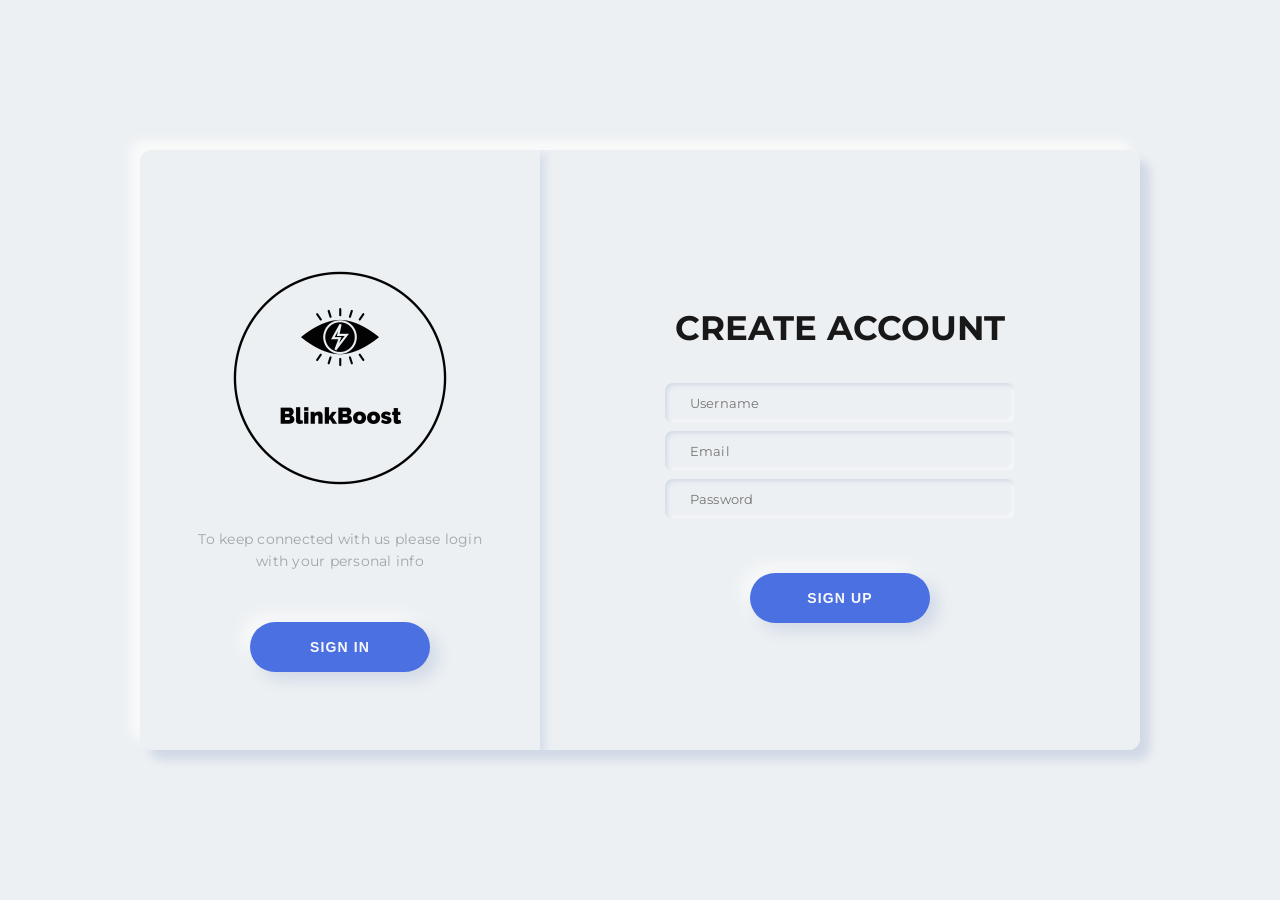
==== index.html @ faa42df9 "initial commit" ====
<!DOCTYPE html>
<html lang="en">
  <head>
    <meta charset="UTF-8">
    <meta name="viewport" content="width=device-width, initial-scale=1.0">
    <meta http-equiv="X-UA-Compatible" content="ie=edge">
    <title>BlinkBoost</title>
    <link rel="stylesheet" href="./style.css">
    <link href="https://fonts.googleapis.com/css2?family=Montserrat:wght@400;700;800&display=swap" rel="stylesheet">
  </head>
  <body>
    <div class="main">
        <div class="container a-container" id="a-container">
          <form class="form" id="a-form" method="post" action="register.php">
            <h2 class="form_title title">CREATE ACCOUNT</h2>
            <input class="form__input" name="username" type="text" placeholder="Username" required>
            <input class="form__input" name="email" type="email" placeholder="Email" required>
            <input class="form__input" name="password" type="password" placeholder="Password" required>
            <button class="form__button button submit">SIGN UP</button>
          </form>
        </div>
        <div class="container b-container" id="b-container">
          <form class="form" id="b-form" method="post" action="login.php">
            <h2 class="form_title title">SIGN IN</h2>
            <input class="form__input" name="username" type="text" placeholder="Username" required>
            <input class="form__input" name="password" type="password" placeholder="Password" required>
            <button class="form__button button submit">SIGN IN</button>
          </form>
        </div>
        <div class="switch" id="switch-cnt">
          <div class="switch__circle"></div>
          <div class="switch__circle switch__circle--t"></div>
          <div class="switch__container" id="switch-c1">
            <img src="BlinkBoost-logos_transparent.png" alt="BlinkBoost Logo" class="logo">
            <p class="switch__description description">To keep connected with us please login with your personal info</p>
            <button class="switch__button button switch-btn">SIGN IN</button>
          </div>
          <div class="switch__container is-hidden" id="switch-c2">
            <img src="BlinkBoost-logos_transparent.png" alt="BlinkBoost Logo" class="logo">
            <p class="switch__description description">Enter your personal details and start journey with us</p>
            <button class="switch__button button switch-btn">SIGN UP</button>
          </div>
        </div>
      </div>
	<script src="script.js"></script>
  </body>
</html>
---- style.css ----
*, *::after, *::before {
  margin: 0;
  padding: 0;
  box-sizing: border-box;
  user-select: none;
}

.logo {
  width: 300px;  /* Change to the width you want */
  height: auto;  /* Keeps the aspect ratio */
}


/* Generic */
body , .cd__main{
  width: 100%;
  height: 100vh;
  display: flex;
  justify-content: center;
  align-items: center;
  font-family: "Montserrat", sans-serif;
  font-size: 12px;
  background-color: #ecf0f3 !important;
  color: #a0a5a8;
}

/**/
.main {
  position: relative;
  width: 1000px;
  min-width: 1000px;
  min-height: 600px;
  height: 600px;
  padding: 25px;
  background-color: #ecf0f3;
  box-shadow: 10px 10px 10px #d1d9e6, -10px -10px 10px #f9f9f9;
  border-radius: 12px;
  overflow: hidden;
}
@media (max-width: 1200px) {
  .main {
    transform: scale(0.7);
  }
}
@media (max-width: 1000px) {
  .main {
    transform: scale(0.6);
  }
}
@media (max-width: 800px) {
  .main {
    transform: scale(0.5);
  }
}
@media (max-width: 600px) {
  .main {
    transform: scale(0.4);
  }
}

.container {
  display: flex;
  justify-content: center;
  align-items: center;
  position: absolute;
  top: 0;
  width: 600px;
  height: 100%;
  padding: 25px;
  background-color: #ecf0f3;
  transition: 1.25s;
}

.form {
  display: flex;
  justify-content: center;
  align-items: center;
  flex-direction: column;
  width: 100%;
  height: 100%;
}

.form__input {
  width: 350px;
  height: 40px;
  margin: 4px 0;
  padding-left: 25px;
  font-size: 13px;
  letter-spacing: 0.15px;
  border: none;
  outline: none;
  font-family: "Montserrat", sans-serif;
  background-color: #ecf0f3;
  transition: 0.25s ease;
  border-radius: 8px;
  box-shadow: inset 2px 2px 4px #d1d9e6, inset -2px -2px 4px #f9f9f9;
}
.form__input:focus {
  box-shadow: inset 4px 4px 4px #d1d9e6, inset -4px -4px 4px #f9f9f9;
}
.form__span {
  margin-top: 30px;
  margin-bottom: 12px;
}
.form__link {
  color: #181818;
  font-size: 15px;
  margin-top: 25px;
  border-bottom: 1px solid #a0a5a8;
  line-height: 2;
}

.title {
  font-size: 34px;
  font-weight: 700;
  line-height: 3;
  color: #181818;
}

.description {
  font-size: 14px;
  letter-spacing: 0.25px;
  text-align: center;
  line-height: 1.6;
}

.button {
  width: 180px;
  height: 50px;
  border-radius: 25px;
  margin-top: 50px;
  font-weight: 700;
  font-size: 14px;
  letter-spacing: 1.15px;
  background-color: #4B70E2;
  color: #f9f9f9;
  box-shadow: 8px 8px 16px #d1d9e6, -8px -8px 16px #f9f9f9;
  border: none;
  outline: none;
  cursor: pointer;
}


.form__button:hover {
  box-shadow: 6px 6px 10px #d1d9e6, -6px -6px 10px #f9f9f9;
  transform: scale(0.985);
  transition: 0.25s;
}

/* New Active (Click) Effect for .form__button */
.form__button:active, .form__button:focus {
  box-shadow: 2px 2px 6px #d1d9e6, -2px -2px 6px #f9f9f9;
  transform: scale(0.97);
  transition: 0.25s;
}

/**/
.a-container {
  z-index: 100;
  left: calc(100% - 600px );
}

.b-container {
  left: calc(100% - 600px );
  z-index: 0;
}

.switch {
  display: flex;
  justify-content: center;
  align-items: center;
  position: absolute;
  top: 0;
  left: 0;
  height: 100%;
  width: 400px;
  padding: 50px;
  z-index: 200;
  transition: 1.25s;
  background-color: #ecf0f3;
  overflow: hidden;
  box-shadow: 4px 4px 10px #d1d9e6, -4px -4px 10px #f9f9f9;
}

.switch__container {
  display: flex;
  justify-content: center;
  align-items: center;
  flex-direction: column;
  position: absolute;
  width: 400px;
  padding: 50px 55px;
  transition: 1.25s;
}
.switch__button {
  cursor: pointer;
}
.switch__button:hover {
  box-shadow: 6px 6px 10px #d1d9e6, -6px -6px 10px #f9f9f9;
  transform: scale(0.985);
  transition: 0.25s;
}
.switch__button:active, .switch__button:focus {
  box-shadow: 2px 2px 6px #d1d9e6, -2px -2px 6px #f9f9f9;
  transform: scale(0.97);
  transition: 0.25s;
}

/**/
.is-txr {
  left: calc(100% - 400px );
  transition: 1.25s;
  transform-origin: left;
}

.is-txl {
  left: 0;
  transition: 1.25s;
  transform-origin: right;
}

.is-z200 {
  z-index: 200;
  transition: 1.25s;
}

.is-hidden {
  visibility: hidden;
  opacity: 0;
  position: absolute;
  transition: 1.25s;
}

.is-gx {
  animation: is-gx 1.25s;
}

@keyframes is-gx {
  0%, 10%, 100% {
    width: 400px;
  }
  30%, 50% {
    width: 500px;
  }
}
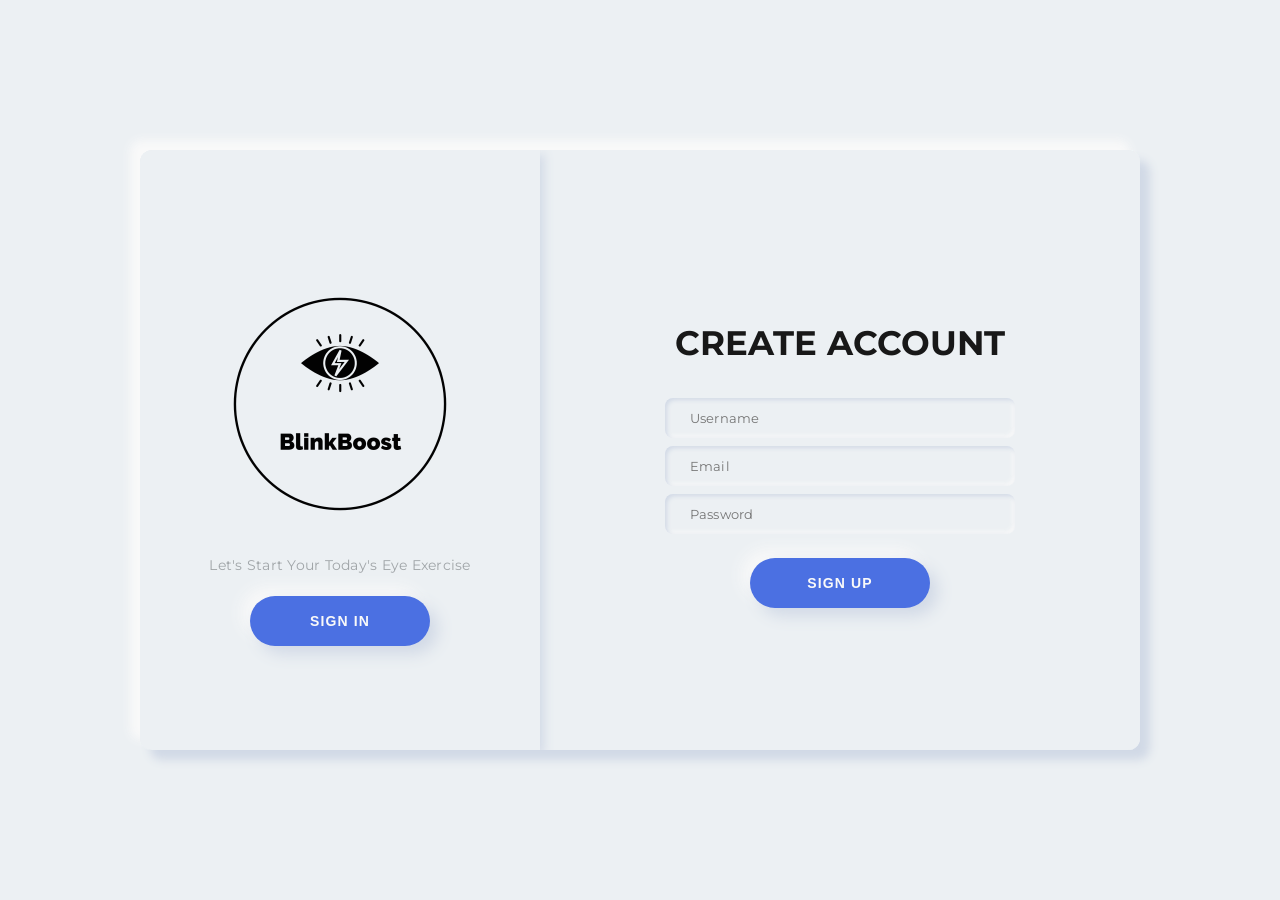
==== commit 1543e109: "mvp1 almost done" ====
--- a/index.html
+++ b/index.html
@@ -19,25 +19,34 @@
             <button class="form__button button submit">SIGN UP</button>
           </form>
         </div>
+
         <div class="container b-container" id="b-container">
-          <form class="form" id="b-form" method="post" action="login.php">
-            <h2 class="form_title title">SIGN IN</h2>
-            <input class="form__input" name="username" type="text" placeholder="Username" required>
-            <input class="form__input" name="password" type="password" placeholder="Password" required>
-            <button class="form__button button submit">SIGN IN</button>
-          </form>
+          <div class="form-wrapper"> <!-- New wrapper div -->
+            <form class="form" id="b-form" method="post" action="login.php">
+              <h2 class="form_title title">SIGN IN</h2>
+              <input class="form__input" name="username" type="text" placeholder="Username">
+              <input class="form__input" name="password" type="password" placeholder="Password">
+              <button class="form__button button submit">SIGN IN</button>
+            </form>
+            <form action="exercise.php" method="post">
+              <button type="submit" class="form__button button-small submit">JOIN AS GUEST</button>
+            </form>
+          </div> <!-- End of new wrapper div -->
         </div>
+        
+        
+
         <div class="switch" id="switch-cnt">
           <div class="switch__circle"></div>
           <div class="switch__circle switch__circle--t"></div>
           <div class="switch__container" id="switch-c1">
             <img src="BlinkBoost-logos_transparent.png" alt="BlinkBoost Logo" class="logo">
-            <p class="switch__description description">To keep connected with us please login with your personal info</p>
+            <p class="switch__description description">Let's Start Your Today's Eye Exercise </p>
             <button class="switch__button button switch-btn">SIGN IN</button>
           </div>
           <div class="switch__container is-hidden" id="switch-c2">
             <img src="BlinkBoost-logos_transparent.png" alt="BlinkBoost Logo" class="logo">
-            <p class="switch__description description">Enter your personal details and start journey with us</p>
+            <p class="switch__description description">Join Us, We Are BlinkBoost</p>
             <button class="switch__button button switch-btn">SIGN UP</button>
           </div>
         </div>
--- a/style.css
+++ b/style.css
@@ -6,12 +6,11 @@
 }
 
 .logo {
-  width: 300px;  /* Change to the width you want */
-  height: auto;  /* Keeps the aspect ratio */
-}
-
-
-/* Generic */
+  width: 300px; 
+  height: auto;  
+}
+
+
 body , .cd__main{
   width: 100%;
   height: 100vh;
@@ -24,7 +23,6 @@
   color: #a0a5a8;
 }
 
-/**/
 .main {
   position: relative;
   width: 1000px;
@@ -78,6 +76,12 @@
   flex-direction: column;
   width: 100%;
   height: 100%;
+}
+
+.form-wrapper {
+  display: flex;
+  flex-direction: column;
+  align-items: center;
 }
 
 .form__input {
@@ -140,6 +144,20 @@
   cursor: pointer;
 }
 
+.button, .button-small {
+  margin-top: 20px;
+  border-radius: 25px;
+  font-weight: 700;
+  font-size: 14px;
+  letter-spacing: 1.15px;
+  background-color: #4B70E2;
+  color: #f9f9f9;
+  border: none;
+  outline: none;
+  cursor: pointer;
+}
+
+
 
 .form__button:hover {
   box-shadow: 6px 6px 10px #d1d9e6, -6px -6px 10px #f9f9f9;
@@ -147,14 +165,12 @@
   transition: 0.25s;
 }
 
-/* New Active (Click) Effect for .form__button */
 .form__button:active, .form__button:focus {
   box-shadow: 2px 2px 6px #d1d9e6, -2px -2px 6px #f9f9f9;
   transform: scale(0.97);
   transition: 0.25s;
 }
 
-/**/
 .a-container {
   z-index: 100;
   left: calc(100% - 600px );
